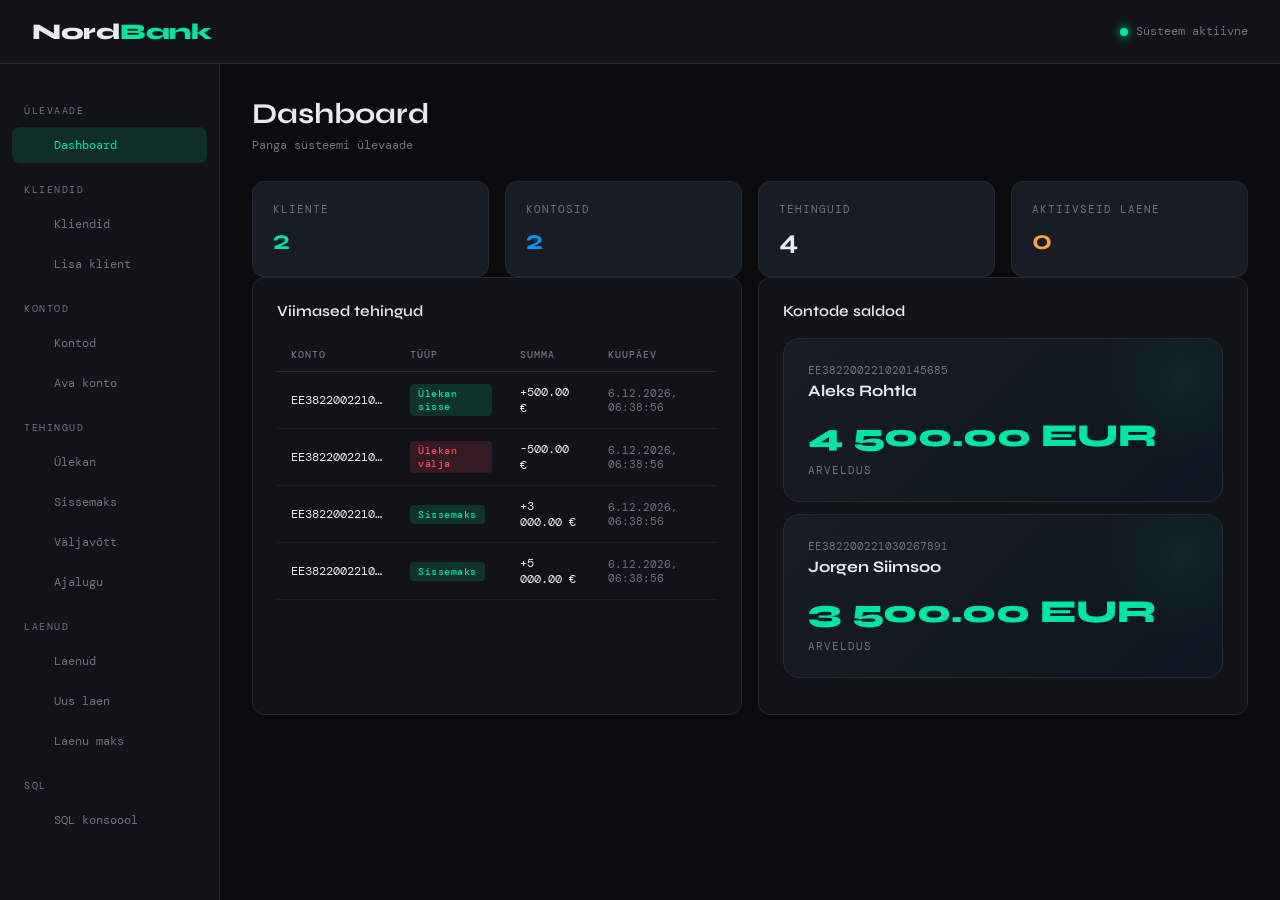
==== Pangasüsteem.html @ ee5f1e7d "Add files via upload" ====
<!DOCTYPE html>
<html lang="et">
<head>
<meta charset="UTF-8">
<meta name="viewport" content="width=device-width, initial-scale=1.0">
<title>NordBank — Panga Süsteem</title>
<link href="https://fonts.googleapis.com/css2?family=Syne:wght@400;600;700;800&family=DM+Mono:wght@300;400;500&display=swap" rel="stylesheet">
<link rel="stylesheet" href="css/style.css">
</head>
<body>

<header>
  <div class="logo">Nord<span>Bank</span></div>
  <div class="header-status">
    <div class="dot"></div>
    Süsteem aktiivne
  </div>
</header>

<div class="app">
  <!-- Sidebar -->
  <nav class="sidebar">
    <div class="nav-section">Ülevaade</div>
    <button class="nav-btn active" onclick="showPage('dashboard')">
      <span class="nav-icon"></span> Dashboard
    </button>

    <div class="nav-section">Kliendid</div>
    <button class="nav-btn" onclick="showPage('clients')">
      <span class="nav-icon"></span> Kliendid
    </button>
    <button class="nav-btn" onclick="showPage('add-client')">
      <span class="nav-icon"></span> Lisa klient
    </button>

    <div class="nav-section">Kontod</div>
    <button class="nav-btn" onclick="showPage('accounts')">
      <span class="nav-icon"></span> Kontod
    </button>
    <button class="nav-btn" onclick="showPage('add-account')">
      <span class="nav-icon"></span> Ava konto
    </button>

    <div class="nav-section">Tehingud</div>
    <button class="nav-btn" onclick="showPage('transfer')">
      <span class="nav-icon"></span> Ülekan
    </button>
    <button class="nav-btn" onclick="showPage('deposit')">
      <span class="nav-icon"></span> Sissemaks
    </button>
    <button class="nav-btn" onclick="showPage('withdraw')">
      <span class="nav-icon"></span> Väljavõtt
    </button>
    <button class="nav-btn" onclick="showPage('history')">
      <span class="nav-icon"></span> Ajalugu
    </button>

    <div class="nav-section">Laenud</div>
    <button class="nav-btn" onclick="showPage('loans')">
      <span class="nav-icon"></span> Laenud
    </button>
    <button class="nav-btn" onclick="showPage('new-loan')">
      <span class="nav-icon"></span> Uus laen
    </button>
    <button class="nav-btn" onclick="showPage('loan-payment')">
      <span class="nav-icon"></span> Laenu maks
    </button>

    <div class="nav-section">SQL</div>
    <button class="nav-btn" onclick="showPage('sql-view')">
      <span class="nav-icon"></span> SQL konsoool
    </button>
  </nav>

  <!-- Main -->
  <main class="main">

    <!-- ══ DASHBOARD ══ -->
    <div id="page-dashboard" class="page active">
      <div class="page-title">Dashboard</div>
      <div class="page-sub">Panga süsteemi ülevaade</div>
      <div class="grid-4" id="stats-grid">
        <div class="stat-card"><div class="stat-label">Kliente</div><div class="stat-value green" id="stat-clients">0</div></div>
        <div class="stat-card"><div class="stat-label">Kontosid</div><div class="stat-value blue" id="stat-accounts">0</div></div>
        <div class="stat-card"><div class="stat-label">Tehinguid</div><div class="stat-value" id="stat-txns">0</div></div>
        <div class="stat-card"><div class="stat-label">Aktiivseid laene</div><div class="stat-value warn" id="stat-loans">0</div></div>
      </div>

      <div class="grid-2">
        <div class="card">
          <div class="card-title">Viimased tehingud</div>
          <div class="table-wrap">
            <table id="recent-txns">
              <thead><tr><th>Konto</th><th>Tüüp</th><th>Summa</th><th>Kuupäev</th></tr></thead>
              <tbody id="recent-txns-body"><tr><td colspan="4" class="empty">Tehinguid pole</td></tr></tbody>
            </table>
          </div>
        </div>
        <div class="card">
          <div class="card-title">Kontode saldod</div>
          <div id="account-cards-mini"></div>
        </div>
      </div>
    </div>

    <!-- ══ KLIENDID ══ -->
    <div id="page-clients" class="page">
      <div class="page-title">Kliendid</div>
      <div class="page-sub">Kõik registreeritud kliendid</div>
      <div class="card">
        <div class="table-wrap">
          <table>
            <thead><tr><th>ID</th><th>Nimi</th><th>Isikukood</th><th>Email</th><th>Telefon</th><th>Konto</th></tr></thead>
            <tbody id="clients-table-body"><tr><td colspan="6" class="empty">Kliente pole</td></tr></tbody>
          </table>
        </div>
      </div>
    </div>

    <!-- ══ LISA KLIENT ══ -->
    <div id="page-add-client" class="page">
      <div class="page-title">Lisa klient</div>
      <div class="page-sub">Uue kliendi registreerimine</div>
      <div class="grid-2">
        <div class="card">
          <div class="card-title">Kliendi andmed</div>
          <div class="form-group"><label class="form-label">Eesnimi</label><input class="form-input" id="ac-eesnimi" placeholder="Aleks"></div>
          <div class="form-group"><label class="form-label">Perenimi</label><input class="form-input" id="ac-perenimi" placeholder="Rohtla"></div>
          <div class="form-group"><label class="form-label">Isikukood</label><input class="form-input" id="ac-isikukood" placeholder="49001011234"></div>
          <div class="form-group"><label class="form-label">Email</label><input class="form-input" id="ac-email" type="email" placeholder="aleks@email.ee"></div>
          <div class="form-group"><label class="form-label">Telefon</label><input class="form-input" id="ac-telefon" placeholder="+372 5000 0001"></div>
          <div class="form-group"><label class="form-label">Aadress</label><input class="form-input" id="ac-aadress" placeholder="Tartu, Eesti"></div>
          <button class="btn btn-primary" onclick="addClient()">Lisa klient</button>
        </div>
        <div>
          <div class="card">
            <div class="card-title">Genereeritud SQL</div>
            <div id="add-client-sql" class="sql-panel">
              <div class="sql-header"><span>T-SQL</span><span>SQL Server</span></div>
              <div class="sql-code" id="add-client-sql-code">-- Täida vorm SQL nägemiseks</div>
            </div>
          </div>
        </div>
      </div>
    </div>

    <!-- ══ KONTOD ══ -->
    <div id="page-accounts" class="page">
      <div class="page-title">Kontod</div>
      <div class="page-sub">Kõik pangakontod</div>
      <div id="accounts-grid" class="grid-3"></div>
    </div>

    <!-- ══ AVA KONTO ══ -->
    <div id="page-add-account" class="page">
      <div class="page-title">Ava konto</div>
      <div class="page-sub">Uue konto avamine kliendile</div>
      <div class="grid-2">
        <div class="card">
          <div class="card-title">Konto andmed</div>
          <div class="form-group">
            <label class="form-label">Klient</label>
            <select class="form-select" id="aa-klient"></select>
          </div>
          <div class="form-group">
            <label class="form-label">Konto tüüp</label>
            <select class="form-select" id="aa-type">
              <option value="ARVELDUS">Arvelduskonto</option>
              <option value="HOIUS">Hoiukonto</option>
            </select>
          </div>
          <div class="form-group">
            <label class="form-label">Valuuta</label>
            <select class="form-select" id="aa-currency">
              <option value="EUR">EUR — Euro</option>
              <option value="USD">USD — Dollar</option>
              <option value="GBP">GBP — Naelsterling</option>
            </select>
          </div>
          <button class="btn btn-primary" onclick="addAccount()">Ava konto</button>
        </div>
        <div class="card">
          <div class="card-title">SQL</div>
          <div class="sql-panel">
            <div class="sql-header"><span>T-SQL</span><span>SQL Server</span></div>
            <div class="sql-code" id="add-account-sql-code">EXEC dbo.sp_AvaKonto
  @KlientID   = ?,
  @KontoTüüp  = 'ARVELDUS',
  @Valuuta    = 'EUR',
  @KontoID    = @out OUTPUT;</div>
          </div>
        </div>
      </div>
    </div>

    <!-- ══ ÜLEKANNE ══ -->
    <div id="page-transfer" class="page">
      <div class="page-title">Ülekanne</div>
      <div class="page-sub">Raha ülekandmine kahe konto vahel</div>
      <div class="grid-2">
        <div class="card">
          <div class="form-group">
            <label class="form-label">Saatja konto</label>
            <select class="form-select" id="tr-from" onchange="updateTransferSQL()"></select>
          </div>
          <div class="form-group">
            <label class="form-label">Saaja konto</label>
            <select class="form-select" id="tr-to" onchange="updateTransferSQL()"></select>
          </div>
          <div class="form-group">
            <label class="form-label">Summa (€)</label>
            <input class="form-input" id="tr-summa" type="number" min="0.01" step="0.01" placeholder="0.00" oninput="updateTransferSQL()">
          </div>
          <div class="form-group">
            <label class="form-label">Selgitus</label>
            <input class="form-input" id="tr-selgitus" placeholder="Makse eest..." oninput="updateTransferSQL()">
          </div>
          <button class="btn btn-primary" onclick="doTransfer()">Teosta ülekan</button>
        </div>
        <div class="card">
          <div class="card-title">SQL</div>
          <div class="sql-panel">
            <div class="sql-header"><span>T-SQL</span><span>Transaktsiooniga</span></div>
            <div class="sql-code" id="transfer-sql-code">-- Vali kontod ja summa</div>
          </div>
        </div>
      </div>
    </div>

    <!-- ══ SISSEMAKS ══ -->
    <div id="page-deposit" class="page">
      <div class="page-title">Sissemaks</div>
      <div class="page-sub">Raha lisamine kontole</div>
      <div class="grid-2">
        <div class="card">
          <div class="form-group"><label class="form-label">Konto</label><select class="form-select" id="dep-konto" onchange="updateDepositSQL()"></select></div>
          <div class="form-group"><label class="form-label">Summa (€)</label><input class="form-input" id="dep-summa" type="number" min="0.01" step="0.01" placeholder="0.00" oninput="updateDepositSQL()"></div>
          <div class="form-group"><label class="form-label">Kirjeldus</label><input class="form-input" id="dep-kirjeldus" placeholder="Sissemaks" oninput="updateDepositSQL()"></div>
          <button class="btn btn-primary" onclick="doDeposit()">Tee sissemaks</button>
        </div>
        <div class="card">
          <div class="card-title">SQL</div>
          <div class="sql-panel">
            <div class="sql-header"><span>T-SQL</span></div>
            <div class="sql-code" id="deposit-sql-code">-- Vali konto ja summa</div>
          </div>
        </div>
      </div>
    </div>

    <!-- ══ VÄLJAVÕTT ══ -->
    <div id="page-withdraw" class="page">
      <div class="page-title">Väljavõtt</div>
      <div class="page-sub">Raha väljavõtmine kontolt</div>
      <div class="grid-2">
        <div class="card">
          <div class="form-group"><label class="form-label">Konto</label><select class="form-select" id="wd-konto" onchange="updateWithdrawSQL()"></select></div>
          <div class="form-group"><label class="form-label">Summa (€)</label><input class="form-input" id="wd-summa" type="number" min="0.01" step="0.01" placeholder="0.00" oninput="updateWithdrawSQL()"></div>
          <div class="form-group"><label class="form-label">Kirjeldus</label><input class="form-input" id="wd-kirjeldus" placeholder="Väljavõtt" oninput="updateWithdrawSQL()"></div>
          <button class="btn btn-danger" onclick="doWithdraw()">Tee väljavõtt</button>
        </div>
        <div class="card">
          <div class="card-title">SQL</div>
          <div class="sql-panel">
            <div class="sql-header"><span>T-SQL</span></div>
            <div class="sql-code" id="withdraw-sql-code">-- Vali konto ja summa</div>
          </div>
        </div>
      </div>
    </div>

    <!-- ══ AJALUGU ══ -->
    <div id="page-history" class="page">
      <div class="page-title">Tehingute ajalugu</div>
      <div class="page-sub">Kõik teostatud tehingud</div>
      <div class="card">
        <div class="flex-row" style="margin-bottom:16px">
          <div class="form-group" style="flex:2"><label class="form-label">Konto filter</label><select class="form-select" id="hist-konto-filter" onchange="renderHistory()"><option value="">Kõik kontod</option></select></div>
          <div class="form-group"><label class="form-label">Tüüp</label><select class="form-select" id="hist-type-filter" onchange="renderHistory()"><option value="">Kõik</option><option>KREDIT</option><option>DEEBET</option><option>ÜLEKAN_SISSE</option><option>ÜLEKAN_VÄLJA</option><option>LAEN_VÄLJA</option><option>LAEN_TAGASI</option></select></div>
        </div>
        <div class="table-wrap">
          <table>
            <thead><tr><th>ID</th><th>Konto</th><th>Tüüp</th><th>Summa</th><th>Saldo pärast</th><th>Kirjeldus</th><th>Kuupäev</th></tr></thead>
            <tbody id="history-table-body"><tr><td colspan="7" class="empty">Tehinguid pole</td></tr></tbody>
          </table>
        </div>
      </div>
    </div>

    <!-- ══ LAENUD ══ -->
    <div id="page-loans" class="page">
      <div class="page-title">Laenud</div>
      <div class="page-sub">Aktiivsed ja lõpetatud laenud</div>
      <div id="loans-list"></div>
    </div>

    <!-- ══ UUS LAEN ══ -->
    <div id="page-new-loan" class="page">
      <div class="page-title">Uus laen</div>
      <div class="page-sub">Annuiteetlaenu väljastamine</div>
      <div class="grid-2">
        <div class="card">
          <div class="form-group"><label class="form-label">Klient</label><select class="form-select" id="nl-klient" onchange="calcLoan()"></select></div>
          <div class="form-group"><label class="form-label">Summa (€)</label><input class="form-input" id="nl-summa" type="number" min="100" placeholder="10000" oninput="calcLoan()"></div>
          <div class="form-group"><label class="form-label">Intressimäär aastas (%)</label><input class="form-input" id="nl-intress" type="number" min="0" max="100" step="0.1" placeholder="5.0" oninput="calcLoan()"></div>
          <div class="form-group"><label class="form-label">Tähtaeg (kuudes)</label><input class="form-input" id="nl-tahtaeg" type="number" min="1" max="360" placeholder="12" oninput="calcLoan()"></div>
          <div id="loan-preview" style="display:none" class="stat-card" style="margin-bottom:16px">
            <div class="stat-label">Kuumaks</div>
            <div class="stat-value blue" id="loan-monthly">—</div>
          </div>
          <button class="btn btn-primary" style="margin-top:8px" onclick="doNewLoan()">Väljasta laen</button>
        </div>
        <div>
          <div class="card">
            <div class="card-title">SQL</div>
            <div class="sql-panel">
              <div class="sql-header"><span>T-SQL</span></div>
              <div class="sql-code" id="new-loan-sql">-- Täida vorm</div>
            </div>
          </div>
          <div class="card" style="margin-top:16px">
            <div class="card-title">Maksegraafik (eelvaade)</div>
            <div class="table-wrap">
              <table>
                <thead><tr><th>#</th><th>Põhiosa</th><th>Intress</th><th>Kokku</th><th>Jäänuk</th></tr></thead>
                <tbody id="loan-schedule-preview"><tr><td colspan="5" style="color:var(--muted);padding:12px">Täida vorm eelvaate jaoks</td></tr></tbody>
              </table>
            </div>
          </div>
        </div>
      </div>
    </div>

    <!-- ══ LAENU MAKS ══ -->
    <div id="page-loan-payment" class="page">
      <div class="page-title">Laenu tagasimaksmine</div>
      <div class="page-sub">Järgmise kuumakse sooritamine</div>
      <div class="grid-2">
        <div class="card">
          <div class="form-group"><label class="form-label">Laen</label><select class="form-select" id="lp-laen" onchange="updateLoanPaySQL()"></select></div>
          <div class="form-group"><label class="form-label">Arvelduskonto (kust makstakse)</label><select class="form-select" id="lp-konto" onchange="updateLoanPaySQL()"></select></div>
          <div id="lp-info" style="color:var(--muted);font-size:0.78rem;margin-bottom:16px">—</div>
          <button class="btn btn-primary" onclick="doLoanPayment()">Soorita maks</button>
        </div>
        <div class="card">
          <div class="card-title">SQL</div>
          <div class="sql-panel">
            <div class="sql-header"><span>T-SQL</span></div>
            <div class="sql-code" id="loan-pay-sql">-- Vali laen ja konto</div>
          </div>
        </div>
      </div>
    </div>

    <!-- ══ SQL KONSOOL ══ -->
    <div id="page-sql-view" class="page">
      <div class="page-title">SQL Konsool</div>
      <div class="page-sub">Vaata kõiki genereeritud SQL-lauseid</div>
      <div class="card">
        <div style="display:flex;justify-content:space-between;align-items:center;margin-bottom:16px">
          <span style="font-size:0.78rem;color:var(--muted)" id="sql-log-count">0 lauset</span>
          <button class="btn btn-secondary btn-sm" onclick="clearSQLLog()">Tühjenda</button>
        </div>
        <div id="sql-log-list"></div>
      </div>
    </div>

  </main>
</div>

<div id="toast"></div>

<script src="js/app.js"></script>
</body>
</html>
---- css/style.css ----
/* Extracted from Pangasüsteem.html */
:root {
  --bg: #0a0c10;
  --surface: #111318;
  --surface2: #181c24;
  --border: #232830;
  --accent: #00e5a0;
  --accent2: #0099ff;
  --danger: #ff4560;
  --warn: #ffa040;
  --text: #e8eaf0;
  --muted: #6b7280;
  --radius: 12px;
}
*, *::before, *::after { box-sizing: border-box; margin: 0; padding: 0; }
body {
  background: var(--bg);
  color: var(--text);
  font-family: 'DM Mono', monospace;
  min-height: 100vh;
  display: flex;
  flex-direction: column;
}

/* ── Header ── */
header {
  display: flex; align-items: center; justify-content: space-between;
  padding: 18px 32px;
  border-bottom: 1px solid var(--border);
  background: var(--surface);
  position: sticky; top: 0; z-index: 100;
}
.logo {
  font-family: 'Syne', sans-serif;
  font-weight: 800; font-size: 1.4rem;
  letter-spacing: -0.5px;
}
.logo span { color: var(--accent); }
.header-status {
  display: flex; align-items: center; gap: 8px;
  font-size: 0.72rem; color: var(--muted);
}
.dot {
  width: 8px; height: 8px; border-radius: 50%;
  background: var(--accent);
  box-shadow: 0 0 8px var(--accent);
  animation: pulse 2s infinite;
}
@keyframes pulse { 0%,100%{opacity:1} 50%{opacity:0.4} }

/* ── Layout ── */
.app { display: flex; flex: 1; overflow: hidden; height: calc(100vh - 60px); }

/* ── Sidebar ── */
.sidebar {
  width: 220px; min-width: 220px;
  background: var(--surface);
  border-right: 1px solid var(--border);
  padding: 24px 12px;
  display: flex; flex-direction: column; gap: 4px;
  overflow-y: auto;
}
.nav-section { font-size: 0.65rem; color: var(--muted); padding: 16px 12px 6px; letter-spacing: 1.5px; text-transform: uppercase; }
.nav-btn {
  display: flex; align-items: center; gap: 10px;
  padding: 10px 12px; border-radius: 8px;
  border: none; background: none; color: var(--muted);
  cursor: pointer; font-family: 'DM Mono', monospace;
  font-size: 0.78rem; width: 100%; text-align: left;
  transition: all 0.15s;
}
.nav-btn:hover { background: var(--surface2); color: var(--text); }
.nav-btn.active { background: rgba(0,229,160,0.12); color: var(--accent); }
.nav-icon { font-size: 1.1rem; width: 20px; text-align: center; }

/* ── Main ── */
.main { flex: 1; overflow-y: auto; padding: 32px; }
.page { display: none; animation: fadeIn 0.2s; }
.page.active { display: block; }
@keyframes fadeIn { from{opacity:0;transform:translateY(8px)} to{opacity:1;transform:none} }

/* ── Page header ── */
.page-title {
  font-family: 'Syne', sans-serif;
  font-size: 1.8rem; font-weight: 700;
  margin-bottom: 6px;
}
.page-sub { color: var(--muted); font-size: 0.78rem; margin-bottom: 28px; }

/* ── Cards ── */
.card {
  background: var(--surface);
  border: 1px solid var(--border);
  border-radius: var(--radius);
  padding: 24px;
  margin-bottom: 20px;
}
.card-title { font-family: 'Syne', sans-serif; font-weight: 600; font-size: 0.95rem; margin-bottom: 18px; color: var(--text); }

/* ── Grid ── */
.grid-2 { display: grid; grid-template-columns: 1fr 1fr; gap: 16px; }
.grid-3 { display: grid; grid-template-columns: 1fr 1fr 1fr; gap: 16px; }
.grid-4 { display: grid; grid-template-columns: repeat(4, 1fr); gap: 16px; }
@media(max-width:900px) { .grid-4,.grid-3,.grid-2 { grid-template-columns: 1fr 1fr; } }
@media(max-width:600px) { .grid-4,.grid-3,.grid-2 { grid-template-columns: 1fr; } }

/* ── Stat cards ── */
.stat-card {
  background: var(--surface2);
  border: 1px solid var(--border);
  border-radius: var(--radius);
  padding: 20px;
}
.stat-label { font-size: 0.68rem; color: var(--muted); text-transform: uppercase; letter-spacing: 1px; margin-bottom: 8px; }
.stat-value { font-family: 'Syne', sans-serif; font-size: 1.7rem; font-weight: 700; }
.stat-value.green { color: var(--accent); }
.stat-value.blue { color: var(--accent2); }
.stat-value.red { color: var(--danger); }
.stat-value.warn { color: var(--warn); }

/* ── Forms ── */
.form-group { margin-bottom: 16px; }
.form-label { display: block; font-size: 0.72rem; color: var(--muted); margin-bottom: 6px; letter-spacing: 0.5px; }
.form-input, .form-select {
  width: 100%; padding: 10px 14px;
  background: var(--bg); border: 1px solid var(--border);
  border-radius: 8px; color: var(--text);
  font-family: 'DM Mono', monospace; font-size: 0.82rem;
  outline: none; transition: border-color 0.15s;
}
.form-input:focus, .form-select:focus { border-color: var(--accent); }
.form-select option { background: var(--surface); }

/* ── Buttons ── */
.btn {
  padding: 10px 20px; border-radius: 8px; border: none;
  font-family: 'DM Mono', monospace; font-size: 0.82rem;
  cursor: pointer; transition: all 0.15s; font-weight: 500;
}
.btn-primary { background: var(--accent); color: #000; }
.btn-primary:hover { background: #00ffb3; transform: translateY(-1px); box-shadow: 0 4px 20px rgba(0,229,160,0.3); }
.btn-secondary { background: var(--surface2); color: var(--text); border: 1px solid var(--border); }
.btn-secondary:hover { border-color: var(--accent); color: var(--accent); }
.btn-danger { background: var(--danger); color: #fff; }
.btn-danger:hover { background: #ff6070; }
.btn-sm { padding: 6px 14px; font-size: 0.75rem; }

/* ── Table ── */
.table-wrap { overflow-x: auto; }
table { width: 100%; border-collapse: collapse; font-size: 0.78rem; }
th { font-size: 0.65rem; text-transform: uppercase; letter-spacing: 1px; color: var(--muted); padding: 10px 14px; border-bottom: 1px solid var(--border); text-align: left; font-weight: 500; }
td { padding: 12px 14px; border-bottom: 1px solid rgba(35,40,48,0.6); }
tr:hover td { background: var(--surface2); }
.badge {
  display: inline-block; padding: 3px 8px; border-radius: 4px;
  font-size: 0.65rem; font-weight: 500; letter-spacing: 0.5px;
}
.badge-green { background: rgba(0,229,160,0.15); color: var(--accent); }
.badge-blue { background: rgba(0,153,255,0.15); color: var(--accent2); }
.badge-red { background: rgba(255,69,96,0.15); color: var(--danger); }
.badge-warn { background: rgba(255,160,64,0.15); color: var(--warn); }

/* ── Toast ── */
#toast {
  position: fixed; bottom: 28px; right: 28px;
  background: var(--surface); border: 1px solid var(--border);
  border-radius: 10px; padding: 14px 20px;
  font-size: 0.8rem; z-index: 999;
  transform: translateY(80px); opacity: 0;
  transition: all 0.3s; pointer-events: none;
  max-width: 320px;
}
#toast.show { transform: translateY(0); opacity: 1; }
#toast.success { border-color: var(--accent); }
#toast.error { border-color: var(--danger); }

/* ── SQL Panel ── */
.sql-panel {
  background: #0d1117; border: 1px solid var(--border);
  border-radius: var(--radius); padding: 0; overflow: hidden;
  margin-top: 16px;
}
.sql-header {
  display: flex; justify-content: space-between; align-items: center;
  padding: 10px 16px; background: var(--surface2);
  border-bottom: 1px solid var(--border); font-size: 0.7rem; color: var(--muted);
}
.sql-code {
  padding: 16px; font-family: 'DM Mono', monospace;
  font-size: 0.75rem; line-height: 1.7; color: #a8d8a8;
  overflow-x: auto; white-space: pre;
}
.sql-kw { color: #79b8ff; }
.sql-str { color: #f3be74; }
.sql-num { color: #f97f7f; }

/* ── Account card ── */
.account-card {
  background: linear-gradient(135deg, var(--surface2) 0%, #0d1520 100%);
  border: 1px solid var(--border);
  border-radius: 16px;
  padding: 24px;
  position: relative;
  overflow: hidden;
}
.account-card::before {
  content: '';
  position: absolute; top: -40px; right: -40px;
  width: 160px; height: 160px;
  background: radial-gradient(circle, rgba(0,229,160,0.08) 0%, transparent 70%);
  border-radius: 50%;
}
.account-nr { font-size: 0.7rem; color: var(--muted); margin-bottom: 4px; }
.account-name { font-family: 'Syne', sans-serif; font-weight: 700; font-size: 1rem; margin-bottom: 16px; }
.account-balance { font-family: 'Syne', sans-serif; font-size: 2rem; font-weight: 800; color: var(--accent); }
.account-type { font-size: 0.68rem; color: var(--muted); margin-top: 8px; text-transform: uppercase; letter-spacing: 1px; }

/* ── Loan progress ── */
.loan-progress {
  background: var(--bg); border-radius: 6px; height: 6px; margin: 10px 0;
  overflow: hidden;
}
.loan-progress-fill {
  height: 100%; border-radius: 6px;
  background: linear-gradient(90deg, var(--accent2), var(--accent));
  transition: width 0.5s ease;
}

/* ── Section divider ── */
.divider { border: none; border-top: 1px solid var(--border); margin: 24px 0; }

/* ── Empty state ── */
.empty { text-align: center; padding: 48px; color: var(--muted); font-size: 0.82rem; }
.empty-icon { font-size: 2.5rem; margin-bottom: 12px; }

.flex-row { display: flex; gap: 12px; align-items: flex-end; flex-wrap: wrap; }
.flex-row .form-group { flex: 1; min-width: 160px; }
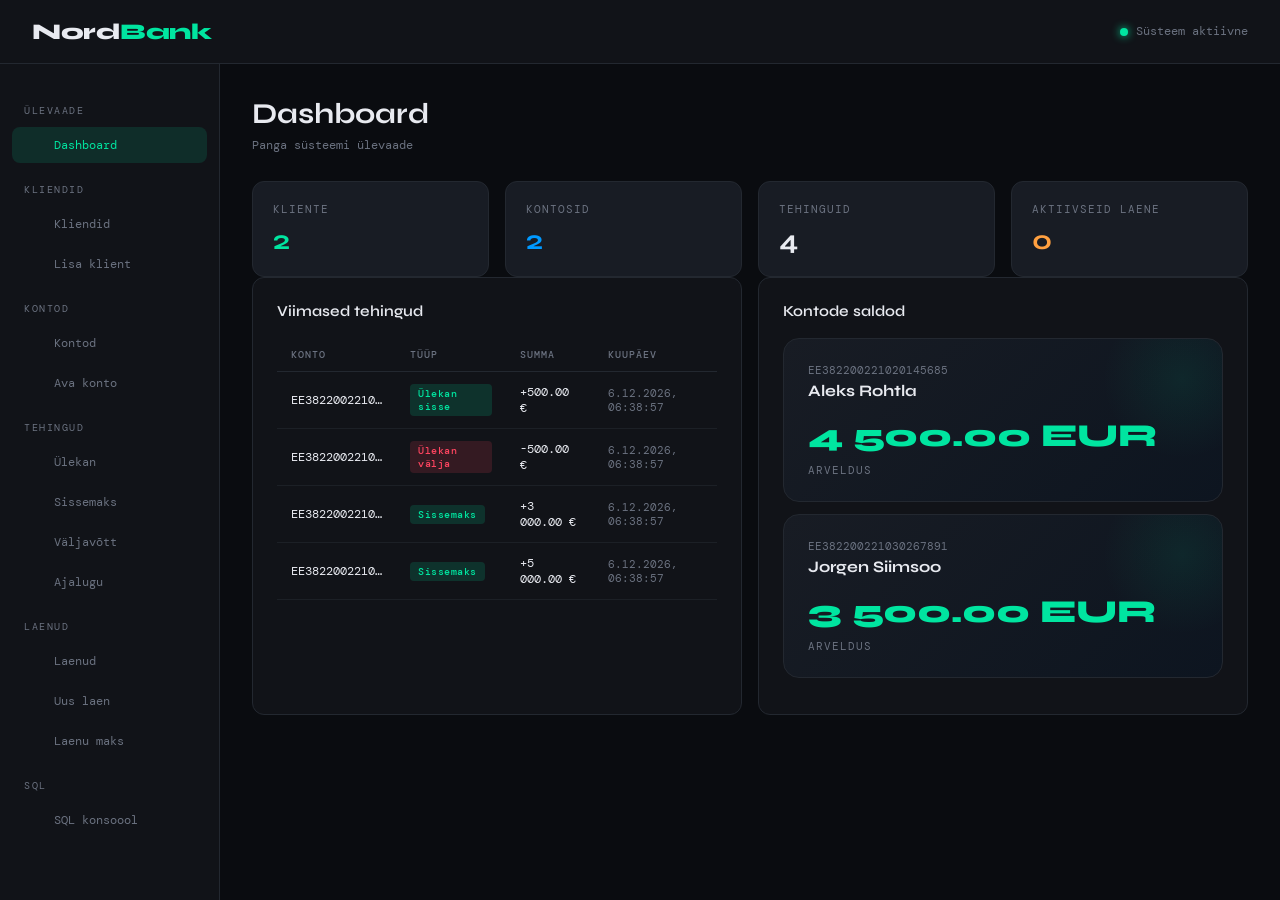
==== commit 0bb9f884: "uus kood" ====
--- a/Pangasüsteem.html
+++ b/Pangasüsteem.html
@@ -1,375 +1,769 @@
-<!DOCTYPE html>
-<html lang="et">
-<head>
-<meta charset="UTF-8">
-<meta name="viewport" content="width=device-width, initial-scale=1.0">
-<title>NordBank — Panga Süsteem</title>
-<link href="https://fonts.googleapis.com/css2?family=Syne:wght@400;600;700;800&family=DM+Mono:wght@300;400;500&display=swap" rel="stylesheet">
-<link rel="stylesheet" href="css/style.css">
-</head>
-<body>
-
-<header>
-  <div class="logo">Nord<span>Bank</span></div>
-  <div class="header-status">
-    <div class="dot"></div>
-    Süsteem aktiivne
-  </div>
-</header>
-
-<div class="app">
-  <!-- Sidebar -->
-  <nav class="sidebar">
-    <div class="nav-section">Ülevaade</div>
-    <button class="nav-btn active" onclick="showPage('dashboard')">
-      <span class="nav-icon"></span> Dashboard
-    </button>
-
-    <div class="nav-section">Kliendid</div>
-    <button class="nav-btn" onclick="showPage('clients')">
-      <span class="nav-icon"></span> Kliendid
-    </button>
-    <button class="nav-btn" onclick="showPage('add-client')">
-      <span class="nav-icon"></span> Lisa klient
-    </button>
-
-    <div class="nav-section">Kontod</div>
-    <button class="nav-btn" onclick="showPage('accounts')">
-      <span class="nav-icon"></span> Kontod
-    </button>
-    <button class="nav-btn" onclick="showPage('add-account')">
-      <span class="nav-icon"></span> Ava konto
-    </button>
-
-    <div class="nav-section">Tehingud</div>
-    <button class="nav-btn" onclick="showPage('transfer')">
-      <span class="nav-icon"></span> Ülekan
-    </button>
-    <button class="nav-btn" onclick="showPage('deposit')">
-      <span class="nav-icon"></span> Sissemaks
-    </button>
-    <button class="nav-btn" onclick="showPage('withdraw')">
-      <span class="nav-icon"></span> Väljavõtt
-    </button>
-    <button class="nav-btn" onclick="showPage('history')">
-      <span class="nav-icon"></span> Ajalugu
-    </button>
-
-    <div class="nav-section">Laenud</div>
-    <button class="nav-btn" onclick="showPage('loans')">
-      <span class="nav-icon"></span> Laenud
-    </button>
-    <button class="nav-btn" onclick="showPage('new-loan')">
-      <span class="nav-icon"></span> Uus laen
-    </button>
-    <button class="nav-btn" onclick="showPage('loan-payment')">
-      <span class="nav-icon"></span> Laenu maks
-    </button>
-
-    <div class="nav-section">SQL</div>
-    <button class="nav-btn" onclick="showPage('sql-view')">
-      <span class="nav-icon"></span> SQL konsoool
-    </button>
-  </nav>
-
-  <!-- Main -->
-  <main class="main">
-
-    <!-- ══ DASHBOARD ══ -->
-    <div id="page-dashboard" class="page active">
-      <div class="page-title">Dashboard</div>
-      <div class="page-sub">Panga süsteemi ülevaade</div>
-      <div class="grid-4" id="stats-grid">
-        <div class="stat-card"><div class="stat-label">Kliente</div><div class="stat-value green" id="stat-clients">0</div></div>
-        <div class="stat-card"><div class="stat-label">Kontosid</div><div class="stat-value blue" id="stat-accounts">0</div></div>
-        <div class="stat-card"><div class="stat-label">Tehinguid</div><div class="stat-value" id="stat-txns">0</div></div>
-        <div class="stat-card"><div class="stat-label">Aktiivseid laene</div><div class="stat-value warn" id="stat-loans">0</div></div>
-      </div>
-
-      <div class="grid-2">
-        <div class="card">
-          <div class="card-title">Viimased tehingud</div>
-          <div class="table-wrap">
-            <table id="recent-txns">
-              <thead><tr><th>Konto</th><th>Tüüp</th><th>Summa</th><th>Kuupäev</th></tr></thead>
-              <tbody id="recent-txns-body"><tr><td colspan="4" class="empty">Tehinguid pole</td></tr></tbody>
-            </table>
-          </div>
-        </div>
-        <div class="card">
-          <div class="card-title">Kontode saldod</div>
-          <div id="account-cards-mini"></div>
-        </div>
-      </div>
-    </div>
-
-    <!-- ══ KLIENDID ══ -->
-    <div id="page-clients" class="page">
-      <div class="page-title">Kliendid</div>
-      <div class="page-sub">Kõik registreeritud kliendid</div>
-      <div class="card">
-        <div class="table-wrap">
-          <table>
-            <thead><tr><th>ID</th><th>Nimi</th><th>Isikukood</th><th>Email</th><th>Telefon</th><th>Konto</th></tr></thead>
-            <tbody id="clients-table-body"><tr><td colspan="6" class="empty">Kliente pole</td></tr></tbody>
-          </table>
-        </div>
-      </div>
-    </div>
-
-    <!-- ══ LISA KLIENT ══ -->
-    <div id="page-add-client" class="page">
-      <div class="page-title">Lisa klient</div>
-      <div class="page-sub">Uue kliendi registreerimine</div>
-      <div class="grid-2">
-        <div class="card">
-          <div class="card-title">Kliendi andmed</div>
-          <div class="form-group"><label class="form-label">Eesnimi</label><input class="form-input" id="ac-eesnimi" placeholder="Aleks"></div>
-          <div class="form-group"><label class="form-label">Perenimi</label><input class="form-input" id="ac-perenimi" placeholder="Rohtla"></div>
-          <div class="form-group"><label class="form-label">Isikukood</label><input class="form-input" id="ac-isikukood" placeholder="49001011234"></div>
-          <div class="form-group"><label class="form-label">Email</label><input class="form-input" id="ac-email" type="email" placeholder="aleks@email.ee"></div>
-          <div class="form-group"><label class="form-label">Telefon</label><input class="form-input" id="ac-telefon" placeholder="+372 5000 0001"></div>
-          <div class="form-group"><label class="form-label">Aadress</label><input class="form-input" id="ac-aadress" placeholder="Tartu, Eesti"></div>
-          <button class="btn btn-primary" onclick="addClient()">Lisa klient</button>
-        </div>
-        <div>
-          <div class="card">
-            <div class="card-title">Genereeritud SQL</div>
-            <div id="add-client-sql" class="sql-panel">
-              <div class="sql-header"><span>T-SQL</span><span>SQL Server</span></div>
-              <div class="sql-code" id="add-client-sql-code">-- Täida vorm SQL nägemiseks</div>
-            </div>
-          </div>
-        </div>
-      </div>
-    </div>
-
-    <!-- ══ KONTOD ══ -->
-    <div id="page-accounts" class="page">
-      <div class="page-title">Kontod</div>
-      <div class="page-sub">Kõik pangakontod</div>
-      <div id="accounts-grid" class="grid-3"></div>
-    </div>
-
-    <!-- ══ AVA KONTO ══ -->
-    <div id="page-add-account" class="page">
-      <div class="page-title">Ava konto</div>
-      <div class="page-sub">Uue konto avamine kliendile</div>
-      <div class="grid-2">
-        <div class="card">
-          <div class="card-title">Konto andmed</div>
-          <div class="form-group">
-            <label class="form-label">Klient</label>
-            <select class="form-select" id="aa-klient"></select>
-          </div>
-          <div class="form-group">
-            <label class="form-label">Konto tüüp</label>
-            <select class="form-select" id="aa-type">
-              <option value="ARVELDUS">Arvelduskonto</option>
-              <option value="HOIUS">Hoiukonto</option>
-            </select>
-          </div>
-          <div class="form-group">
-            <label class="form-label">Valuuta</label>
-            <select class="form-select" id="aa-currency">
-              <option value="EUR">EUR — Euro</option>
-              <option value="USD">USD — Dollar</option>
-              <option value="GBP">GBP — Naelsterling</option>
-            </select>
-          </div>
-          <button class="btn btn-primary" onclick="addAccount()">Ava konto</button>
-        </div>
-        <div class="card">
-          <div class="card-title">SQL</div>
-          <div class="sql-panel">
-            <div class="sql-header"><span>T-SQL</span><span>SQL Server</span></div>
-            <div class="sql-code" id="add-account-sql-code">EXEC dbo.sp_AvaKonto
-  @KlientID   = ?,
-  @KontoTüüp  = 'ARVELDUS',
-  @Valuuta    = 'EUR',
-  @KontoID    = @out OUTPUT;</div>
-          </div>
-        </div>
-      </div>
-    </div>
-
-    <!-- ══ ÜLEKANNE ══ -->
-    <div id="page-transfer" class="page">
-      <div class="page-title">Ülekanne</div>
-      <div class="page-sub">Raha ülekandmine kahe konto vahel</div>
-      <div class="grid-2">
-        <div class="card">
-          <div class="form-group">
-            <label class="form-label">Saatja konto</label>
-            <select class="form-select" id="tr-from" onchange="updateTransferSQL()"></select>
-          </div>
-          <div class="form-group">
-            <label class="form-label">Saaja konto</label>
-            <select class="form-select" id="tr-to" onchange="updateTransferSQL()"></select>
-          </div>
-          <div class="form-group">
-            <label class="form-label">Summa (€)</label>
-            <input class="form-input" id="tr-summa" type="number" min="0.01" step="0.01" placeholder="0.00" oninput="updateTransferSQL()">
-          </div>
-          <div class="form-group">
-            <label class="form-label">Selgitus</label>
-            <input class="form-input" id="tr-selgitus" placeholder="Makse eest..." oninput="updateTransferSQL()">
-          </div>
-          <button class="btn btn-primary" onclick="doTransfer()">Teosta ülekan</button>
-        </div>
-        <div class="card">
-          <div class="card-title">SQL</div>
-          <div class="sql-panel">
-            <div class="sql-header"><span>T-SQL</span><span>Transaktsiooniga</span></div>
-            <div class="sql-code" id="transfer-sql-code">-- Vali kontod ja summa</div>
-          </div>
-        </div>
-      </div>
-    </div>
-
-    <!-- ══ SISSEMAKS ══ -->
-    <div id="page-deposit" class="page">
-      <div class="page-title">Sissemaks</div>
-      <div class="page-sub">Raha lisamine kontole</div>
-      <div class="grid-2">
-        <div class="card">
-          <div class="form-group"><label class="form-label">Konto</label><select class="form-select" id="dep-konto" onchange="updateDepositSQL()"></select></div>
-          <div class="form-group"><label class="form-label">Summa (€)</label><input class="form-input" id="dep-summa" type="number" min="0.01" step="0.01" placeholder="0.00" oninput="updateDepositSQL()"></div>
-          <div class="form-group"><label class="form-label">Kirjeldus</label><input class="form-input" id="dep-kirjeldus" placeholder="Sissemaks" oninput="updateDepositSQL()"></div>
-          <button class="btn btn-primary" onclick="doDeposit()">Tee sissemaks</button>
-        </div>
-        <div class="card">
-          <div class="card-title">SQL</div>
-          <div class="sql-panel">
-            <div class="sql-header"><span>T-SQL</span></div>
-            <div class="sql-code" id="deposit-sql-code">-- Vali konto ja summa</div>
-          </div>
-        </div>
-      </div>
-    </div>
-
-    <!-- ══ VÄLJAVÕTT ══ -->
-    <div id="page-withdraw" class="page">
-      <div class="page-title">Väljavõtt</div>
-      <div class="page-sub">Raha väljavõtmine kontolt</div>
-      <div class="grid-2">
-        <div class="card">
-          <div class="form-group"><label class="form-label">Konto</label><select class="form-select" id="wd-konto" onchange="updateWithdrawSQL()"></select></div>
-          <div class="form-group"><label class="form-label">Summa (€)</label><input class="form-input" id="wd-summa" type="number" min="0.01" step="0.01" placeholder="0.00" oninput="updateWithdrawSQL()"></div>
-          <div class="form-group"><label class="form-label">Kirjeldus</label><input class="form-input" id="wd-kirjeldus" placeholder="Väljavõtt" oninput="updateWithdrawSQL()"></div>
-          <button class="btn btn-danger" onclick="doWithdraw()">Tee väljavõtt</button>
-        </div>
-        <div class="card">
-          <div class="card-title">SQL</div>
-          <div class="sql-panel">
-            <div class="sql-header"><span>T-SQL</span></div>
-            <div class="sql-code" id="withdraw-sql-code">-- Vali konto ja summa</div>
-          </div>
-        </div>
-      </div>
-    </div>
-
-    <!-- ══ AJALUGU ══ -->
-    <div id="page-history" class="page">
-      <div class="page-title">Tehingute ajalugu</div>
-      <div class="page-sub">Kõik teostatud tehingud</div>
-      <div class="card">
-        <div class="flex-row" style="margin-bottom:16px">
-          <div class="form-group" style="flex:2"><label class="form-label">Konto filter</label><select class="form-select" id="hist-konto-filter" onchange="renderHistory()"><option value="">Kõik kontod</option></select></div>
-          <div class="form-group"><label class="form-label">Tüüp</label><select class="form-select" id="hist-type-filter" onchange="renderHistory()"><option value="">Kõik</option><option>KREDIT</option><option>DEEBET</option><option>ÜLEKAN_SISSE</option><option>ÜLEKAN_VÄLJA</option><option>LAEN_VÄLJA</option><option>LAEN_TAGASI</option></select></div>
-        </div>
-        <div class="table-wrap">
-          <table>
-            <thead><tr><th>ID</th><th>Konto</th><th>Tüüp</th><th>Summa</th><th>Saldo pärast</th><th>Kirjeldus</th><th>Kuupäev</th></tr></thead>
-            <tbody id="history-table-body"><tr><td colspan="7" class="empty">Tehinguid pole</td></tr></tbody>
-          </table>
-        </div>
-      </div>
-    </div>
-
-    <!-- ══ LAENUD ══ -->
-    <div id="page-loans" class="page">
-      <div class="page-title">Laenud</div>
-      <div class="page-sub">Aktiivsed ja lõpetatud laenud</div>
-      <div id="loans-list"></div>
-    </div>
-
-    <!-- ══ UUS LAEN ══ -->
-    <div id="page-new-loan" class="page">
-      <div class="page-title">Uus laen</div>
-      <div class="page-sub">Annuiteetlaenu väljastamine</div>
-      <div class="grid-2">
-        <div class="card">
-          <div class="form-group"><label class="form-label">Klient</label><select class="form-select" id="nl-klient" onchange="calcLoan()"></select></div>
-          <div class="form-group"><label class="form-label">Summa (€)</label><input class="form-input" id="nl-summa" type="number" min="100" placeholder="10000" oninput="calcLoan()"></div>
-          <div class="form-group"><label class="form-label">Intressimäär aastas (%)</label><input class="form-input" id="nl-intress" type="number" min="0" max="100" step="0.1" placeholder="5.0" oninput="calcLoan()"></div>
-          <div class="form-group"><label class="form-label">Tähtaeg (kuudes)</label><input class="form-input" id="nl-tahtaeg" type="number" min="1" max="360" placeholder="12" oninput="calcLoan()"></div>
-          <div id="loan-preview" style="display:none" class="stat-card" style="margin-bottom:16px">
-            <div class="stat-label">Kuumaks</div>
-            <div class="stat-value blue" id="loan-monthly">—</div>
-          </div>
-          <button class="btn btn-primary" style="margin-top:8px" onclick="doNewLoan()">Väljasta laen</button>
-        </div>
-        <div>
-          <div class="card">
-            <div class="card-title">SQL</div>
-            <div class="sql-panel">
-              <div class="sql-header"><span>T-SQL</span></div>
-              <div class="sql-code" id="new-loan-sql">-- Täida vorm</div>
-            </div>
-          </div>
-          <div class="card" style="margin-top:16px">
-            <div class="card-title">Maksegraafik (eelvaade)</div>
-            <div class="table-wrap">
-              <table>
-                <thead><tr><th>#</th><th>Põhiosa</th><th>Intress</th><th>Kokku</th><th>Jäänuk</th></tr></thead>
-                <tbody id="loan-schedule-preview"><tr><td colspan="5" style="color:var(--muted);padding:12px">Täida vorm eelvaate jaoks</td></tr></tbody>
-              </table>
-            </div>
-          </div>
-        </div>
-      </div>
-    </div>
-
-    <!-- ══ LAENU MAKS ══ -->
-    <div id="page-loan-payment" class="page">
-      <div class="page-title">Laenu tagasimaksmine</div>
-      <div class="page-sub">Järgmise kuumakse sooritamine</div>
-      <div class="grid-2">
-        <div class="card">
-          <div class="form-group"><label class="form-label">Laen</label><select class="form-select" id="lp-laen" onchange="updateLoanPaySQL()"></select></div>
-          <div class="form-group"><label class="form-label">Arvelduskonto (kust makstakse)</label><select class="form-select" id="lp-konto" onchange="updateLoanPaySQL()"></select></div>
-          <div id="lp-info" style="color:var(--muted);font-size:0.78rem;margin-bottom:16px">—</div>
-          <button class="btn btn-primary" onclick="doLoanPayment()">Soorita maks</button>
-        </div>
-        <div class="card">
-          <div class="card-title">SQL</div>
-          <div class="sql-panel">
-            <div class="sql-header"><span>T-SQL</span></div>
-            <div class="sql-code" id="loan-pay-sql">-- Vali laen ja konto</div>
-          </div>
-        </div>
-      </div>
-    </div>
-
-    <!-- ══ SQL KONSOOL ══ -->
-    <div id="page-sql-view" class="page">
-      <div class="page-title">SQL Konsool</div>
-      <div class="page-sub">Vaata kõiki genereeritud SQL-lauseid</div>
-      <div class="card">
-        <div style="display:flex;justify-content:space-between;align-items:center;margin-bottom:16px">
-          <span style="font-size:0.78rem;color:var(--muted)" id="sql-log-count">0 lauset</span>
-          <button class="btn btn-secondary btn-sm" onclick="clearSQLLog()">Tühjenda</button>
-        </div>
-        <div id="sql-log-list"></div>
-      </div>
-    </div>
-
-  </main>
-</div>
-
-<div id="toast"></div>
-
-<script src="js/app.js"></script>
-</body>
-</html>
+<!doctype html>
+<html lang="et">
+    <head>
+        <meta charset="UTF-8" />
+        <meta name="viewport" content="width=device-width, initial-scale=1.0" />
+        <title>NordBank — Panga Süsteem</title>
+        <link
+            href="https://fonts.googleapis.com/css2?family=Syne:wght@400;600;700;800&family=DM+Mono:wght@300;400;500&display=swap"
+            rel="stylesheet"
+        />
+        <link rel="stylesheet" href="css/style.css" />
+    </head>
+    <body>
+        <header>
+            <div class="logo">Nord<span>Bank</span></div>
+            <div class="header-status">
+                <div class="dot"></div>
+                Süsteem aktiivne
+            </div>
+        </header>
+
+        <div class="app">
+            <!-- Sidebar -->
+            <nav class="sidebar">
+                <div class="nav-section">Ülevaade</div>
+                <button class="nav-btn active" onclick="showPage('dashboard')">
+                    <span class="nav-icon"></span> Dashboard
+                </button>
+
+                <div class="nav-section">Kliendid</div>
+                <button class="nav-btn" onclick="showPage('clients')">
+                    <span class="nav-icon"></span> Kliendid
+                </button>
+                <button class="nav-btn" onclick="showPage('add-client')">
+                    <span class="nav-icon"></span> Lisa klient
+                </button>
+
+                <div class="nav-section">Kontod</div>
+                <button class="nav-btn" onclick="showPage('accounts')">
+                    <span class="nav-icon"></span> Kontod
+                </button>
+                <button class="nav-btn" onclick="showPage('add-account')">
+                    <span class="nav-icon"></span> Ava konto
+                </button>
+
+                <div class="nav-section">Tehingud</div>
+                <button class="nav-btn" onclick="showPage('transfer')">
+                    <span class="nav-icon"></span> Ülekan
+                </button>
+                <button class="nav-btn" onclick="showPage('deposit')">
+                    <span class="nav-icon"></span> Sissemaks
+                </button>
+                <button class="nav-btn" onclick="showPage('withdraw')">
+                    <span class="nav-icon"></span> Väljavõtt
+                </button>
+                <button class="nav-btn" onclick="showPage('history')">
+                    <span class="nav-icon"></span> Ajalugu
+                </button>
+
+                <div class="nav-section">Laenud</div>
+                <button class="nav-btn" onclick="showPage('loans')">
+                    <span class="nav-icon"></span> Laenud
+                </button>
+                <button class="nav-btn" onclick="showPage('new-loan')">
+                    <span class="nav-icon"></span> Uus laen
+                </button>
+                <button class="nav-btn" onclick="showPage('loan-payment')">
+                    <span class="nav-icon"></span> Laenu maks
+                </button>
+
+                <div class="nav-section">SQL</div>
+                <button class="nav-btn" onclick="showPage('sql-view')">
+                    <span class="nav-icon"></span> SQL konsoool
+                </button>
+            </nav>
+
+            <!-- Main -->
+            <main class="main">
+                <!-- ══ DASHBOARD ══ -->
+                <div id="page-dashboard" class="page active">
+                    <div class="page-title">Dashboard</div>
+                    <div class="page-sub">Panga süsteemi ülevaade</div>
+                    <div class="grid-4" id="stats-grid">
+                        <div class="stat-card">
+                            <div class="stat-label">Kliente</div>
+                            <div class="stat-value green" id="stat-clients">
+                                0
+                            </div>
+                        </div>
+                        <div class="stat-card">
+                            <div class="stat-label">Kontosid</div>
+                            <div class="stat-value blue" id="stat-accounts">
+                                0
+                            </div>
+                        </div>
+                        <div class="stat-card">
+                            <div class="stat-label">Tehinguid</div>
+                            <div class="stat-value" id="stat-txns">0</div>
+                        </div>
+                        <div class="stat-card">
+                            <div class="stat-label">Aktiivseid laene</div>
+                            <div class="stat-value warn" id="stat-loans">0</div>
+                        </div>
+                    </div>
+
+                    <div class="grid-2">
+                        <div class="card">
+                            <div class="card-title">Viimased tehingud</div>
+                            <div class="table-wrap">
+                                <table id="recent-txns">
+                                    <thead>
+                                        <tr>
+                                            <th>Konto</th>
+                                            <th>Tüüp</th>
+                                            <th>Summa</th>
+                                            <th>Kuupäev</th>
+                                        </tr>
+                                    </thead>
+                                    <tbody id="recent-txns-body">
+                                        <tr>
+                                            <td colspan="4" class="empty">
+                                                Tehinguid pole
+                                            </td>
+                                        </tr>
+                                    </tbody>
+                                </table>
+                            </div>
+                        </div>
+                        <div class="card">
+                            <div class="card-title">Kontode saldod</div>
+                            <div id="account-cards-mini"></div>
+                        </div>
+                    </div>
+                </div>
+
+                <!-- ══ KLIENDID ══ -->
+                <div id="page-clients" class="page">
+                    <div class="page-title">Kliendid</div>
+                    <div class="page-sub">Kõik registreeritud kliendid</div>
+                    <div class="card">
+                        <div class="table-wrap">
+                            <table>
+                                <thead>
+                                    <tr>
+                                        <th>ID</th>
+                                        <th>Nimi</th>
+                                        <th>Isikukood</th>
+                                        <th>Email</th>
+                                        <th>Telefon</th>
+                                        <th>Konto</th>
+                                    </tr>
+                                </thead>
+                                <tbody id="clients-table-body">
+                                    <tr>
+                                        <td colspan="6" class="empty">
+                                            Kliente pole
+                                        </td>
+                                    </tr>
+                                </tbody>
+                            </table>
+                        </div>
+                    </div>
+                </div>
+
+                <!-- ══ LISA KLIENT ══ -->
+                <div id="page-add-client" class="page">
+                    <div class="page-title">Lisa klient</div>
+                    <div class="page-sub">Uue kliendi registreerimine</div>
+                    <div class="grid-2">
+                        <div class="card">
+                            <div class="card-title">Kliendi andmed</div>
+                            <div class="form-group">
+                                <label class="form-label">Eesnimi</label
+                                ><input
+                                    class="form-input"
+                                    id="ac-eesnimi"
+                                    placeholder="Aleks"
+                                />
+                            </div>
+                            <div class="form-group">
+                                <label class="form-label">Perenimi</label
+                                ><input
+                                    class="form-input"
+                                    id="ac-perenimi"
+                                    placeholder="Rohtla"
+                                />
+                            </div>
+                            <div class="form-group">
+                                <label class="form-label">Isikukood</label
+                                ><input
+                                    class="form-input"
+                                    id="ac-isikukood"
+                                    placeholder="49001011234"
+                                />
+                            </div>
+                            <div class="form-group">
+                                <label class="form-label">Email</label
+                                ><input
+                                    class="form-input"
+                                    id="ac-email"
+                                    type="email"
+                                    placeholder="aleks@email.ee"
+                                />
+                            </div>
+                            <div class="form-group">
+                                <label class="form-label">Telefon</label
+                                ><input
+                                    class="form-input"
+                                    id="ac-telefon"
+                                    placeholder="+372 5000 0001"
+                                />
+                            </div>
+                            <div class="form-group">
+                                <label class="form-label">Aadress</label
+                                ><input
+                                    class="form-input"
+                                    id="ac-aadress"
+                                    placeholder="Tartu, Eesti"
+                                />
+                            </div>
+                            <button
+                                class="btn btn-primary"
+                                onclick="addClient()"
+                            >
+                                Lisa klient
+                            </button>
+                        </div>
+                        <div>
+                            <div class="card">
+                                <div class="card-title">Genereeritud SQL</div>
+                                <div id="add-client-sql" class="sql-panel">
+                                    <div class="sql-header">
+                                        <span>T-SQL</span
+                                        ><span>SQL Server</span>
+                                    </div>
+                                    <div
+                                        class="sql-code"
+                                        id="add-client-sql-code"
+                                    >
+                                        -- Täida vorm SQL nägemiseks
+                                    </div>
+                                </div>
+                            </div>
+                        </div>
+                    </div>
+                </div>
+
+                <!-- ══ KONTOD ══ -->
+                <div id="page-accounts" class="page">
+                    <div class="page-title">Kontod</div>
+                    <div class="page-sub">Kõik pangakontod</div>
+                    <div id="accounts-grid" class="grid-3"></div>
+                </div>
+
+                <!-- ══ AVA KONTO ══ -->
+                <div id="page-add-account" class="page">
+                    <div class="page-title">Ava konto</div>
+                    <div class="page-sub">Uue konto avamine kliendile</div>
+                    <div class="grid-2">
+                        <div class="card">
+                            <div class="card-title">Konto andmed</div>
+                            <div class="form-group">
+                                <label class="form-label">Klient</label>
+                                <select
+                                    class="form-select"
+                                    id="aa-klient"
+                                ></select>
+                            </div>
+                            <div class="form-group">
+                                <label class="form-label">Konto tüüp</label>
+                                <select class="form-select" id="aa-type">
+                                    <option value="ARVELDUS">
+                                        Arvelduskonto
+                                    </option>
+                                    <option value="HOIUS">Hoiukonto</option>
+                                </select>
+                            </div>
+                            <div class="form-group">
+                                <label class="form-label">Valuuta</label>
+                                <select class="form-select" id="aa-currency">
+                                    <option value="EUR">EUR — Euro</option>
+                                    <option value="USD">USD — Dollar</option>
+                                    <option value="GBP">
+                                        GBP — Naelsterling
+                                    </option>
+                                </select>
+                            </div>
+                            <button
+                                class="btn btn-primary"
+                                onclick="addAccount()"
+                            >
+                                Ava konto
+                            </button>
+                        </div>
+                        <div class="card">
+                            <div class="card-title">SQL</div>
+                            <div class="sql-panel">
+                                <div class="sql-header">
+                                    <span>T-SQL</span><span>SQL Server</span>
+                                </div>
+                                <div class="sql-code" id="add-account-sql-code">
+                                    EXEC dbo.sp_AvaKonto @KlientID = ?,
+                                    @KontoTüüp = 'ARVELDUS', @Valuuta = 'EUR',
+                                    @KontoID = @out OUTPUT;
+                                </div>
+                            </div>
+                        </div>
+                    </div>
+                </div>
+
+                <!-- ══ ÜLEKANNE ══ -->
+                <div id="page-transfer" class="page">
+                    <div class="page-title">Ülekanne</div>
+                    <div class="page-sub">
+                        Raha ülekandmine kahe konto vahel
+                    </div>
+                    <div class="grid-2">
+                        <div class="card">
+                            <div class="form-group">
+                                <label class="form-label">Saatja konto</label>
+                                <select
+                                    class="form-select"
+                                    id="tr-from"
+                                    onchange="updateTransferSQL()"
+                                ></select>
+                            </div>
+                            <div class="form-group">
+                                <label class="form-label">Saaja konto</label>
+                                <select
+                                    class="form-select"
+                                    id="tr-to"
+                                    onchange="updateTransferSQL()"
+                                ></select>
+                            </div>
+                            <div class="form-group">
+                                <label class="form-label">Summa (€)</label>
+                                <input
+                                    class="form-input"
+                                    id="tr-summa"
+                                    type="number"
+                                    min="0.01"
+                                    step="0.01"
+                                    placeholder="0.00"
+                                    oninput="updateTransferSQL()"
+                                />
+                            </div>
+                            <div class="form-group">
+                                <label class="form-label">Selgitus</label>
+                                <input
+                                    class="form-input"
+                                    id="tr-selgitus"
+                                    placeholder="Makse eest..."
+                                    oninput="updateTransferSQL()"
+                                />
+                            </div>
+                            <button
+                                class="btn btn-primary"
+                                onclick="doTransfer()"
+                            >
+                                Teosta ülekan
+                            </button>
+                        </div>
+                        <div class="card">
+                            <div class="card-title">SQL</div>
+                            <div class="sql-panel">
+                                <div class="sql-header">
+                                    <span>T-SQL</span
+                                    ><span>Transaktsiooniga</span>
+                                </div>
+                                <div class="sql-code" id="transfer-sql-code">
+                                    -- Vali kontod ja summa
+                                </div>
+                            </div>
+                        </div>
+                    </div>
+                </div>
+
+                <!-- ══ SISSEMAKS ══ -->
+                <div id="page-deposit" class="page">
+                    <div class="page-title">Sissemaks</div>
+                    <div class="page-sub">Raha lisamine kontole</div>
+                    <div class="grid-2">
+                        <div class="card">
+                            <div class="form-group">
+                                <label class="form-label">Konto</label
+                                ><select
+                                    class="form-select"
+                                    id="dep-konto"
+                                    onchange="updateDepositSQL()"
+                                ></select>
+                            </div>
+                            <div class="form-group">
+                                <label class="form-label">Summa (€)</label
+                                ><input
+                                    class="form-input"
+                                    id="dep-summa"
+                                    type="number"
+                                    min="0.01"
+                                    step="0.01"
+                                    placeholder="0.00"
+                                    oninput="updateDepositSQL()"
+                                />
+                            </div>
+                            <div class="form-group">
+                                <label class="form-label">Kirjeldus</label
+                                ><input
+                                    class="form-input"
+                                    id="dep-kirjeldus"
+                                    placeholder="Sissemaks"
+                                    oninput="updateDepositSQL()"
+                                />
+                            </div>
+                            <button
+                                class="btn btn-primary"
+                                onclick="doDeposit()"
+                            >
+                                Tee sissemaks
+                            </button>
+                        </div>
+                        <div class="card">
+                            <div class="card-title">SQL</div>
+                            <div class="sql-panel">
+                                <div class="sql-header"><span>T-SQL</span></div>
+                                <div class="sql-code" id="deposit-sql-code">
+                                    -- Vali konto ja summa
+                                </div>
+                            </div>
+                        </div>
+                    </div>
+                </div>
+
+                <!-- ══ VÄLJAVÕTT ══ -->
+                <div id="page-withdraw" class="page">
+                    <div class="page-title">Väljavõtt</div>
+                    <div class="page-sub">Raha väljavõtmine kontolt</div>
+                    <div class="grid-2">
+                        <div class="card">
+                            <div class="form-group">
+                                <label class="form-label">Konto</label
+                                ><select
+                                    class="form-select"
+                                    id="wd-konto"
+                                    onchange="updateWithdrawSQL()"
+                                ></select>
+                            </div>
+                            <div class="form-group">
+                                <label class="form-label">Summa (€)</label
+                                ><input
+                                    class="form-input"
+                                    id="wd-summa"
+                                    type="number"
+                                    min="0.01"
+                                    step="0.01"
+                                    placeholder="0.00"
+                                    oninput="updateWithdrawSQL()"
+                                />
+                            </div>
+                            <div class="form-group">
+                                <label class="form-label">Kirjeldus</label
+                                ><input
+                                    class="form-input"
+                                    id="wd-kirjeldus"
+                                    placeholder="Väljavõtt"
+                                    oninput="updateWithdrawSQL()"
+                                />
+                            </div>
+                            <button
+                                class="btn btn-danger"
+                                onclick="doWithdraw()"
+                            >
+                                Tee väljavõtt
+                            </button>
+                        </div>
+                        <div class="card">
+                            <div class="card-title">SQL</div>
+                            <div class="sql-panel">
+                                <div class="sql-header"><span>T-SQL</span></div>
+                                <div class="sql-code" id="withdraw-sql-code">
+                                    -- Vali konto ja summa
+                                </div>
+                            </div>
+                        </div>
+                    </div>
+                </div>
+
+                <!-- ══ AJALUGU ══ -->
+                <div id="page-history" class="page">
+                    <div class="page-title">Tehingute ajalugu</div>
+                    <div class="page-sub">Kõik teostatud tehingud</div>
+                    <div class="card">
+                        <div class="flex-row" style="margin-bottom: 16px">
+                            <div class="form-group" style="flex: 2">
+                                <label class="form-label">Konto filter</label
+                                ><select
+                                    class="form-select"
+                                    id="hist-konto-filter"
+                                    onchange="renderHistory()"
+                                >
+                                    <option value="">Kõik kontod</option>
+                                </select>
+                            </div>
+                            <div class="form-group">
+                                <label class="form-label">Tüüp</label
+                                ><select
+                                    class="form-select"
+                                    id="hist-type-filter"
+                                    onchange="renderHistory()"
+                                >
+                                    <option value="">Kõik</option>
+                                    <option>KREDIT</option>
+                                    <option>DEEBET</option>
+                                    <option>ÜLEKAN_SISSE</option>
+                                    <option>ÜLEKAN_VÄLJA</option>
+                                    <option>LAEN_VÄLJA</option>
+                                    <option>LAEN_TAGASI</option>
+                                </select>
+                            </div>
+                        </div>
+                        <div class="table-wrap">
+                            <table>
+                                <thead>
+                                    <tr>
+                                        <th>ID</th>
+                                        <th>Konto</th>
+                                        <th>Tüüp</th>
+                                        <th>Summa</th>
+                                        <th>Saldo pärast</th>
+                                        <th>Kirjeldus</th>
+                                        <th>Kuupäev</th>
+                                    </tr>
+                                </thead>
+                                <tbody id="history-table-body">
+                                    <tr>
+                                        <td colspan="7" class="empty">
+                                            Tehinguid pole
+                                        </td>
+                                    </tr>
+                                </tbody>
+                            </table>
+                        </div>
+                    </div>
+                </div>
+
+                <!-- ══ LAENUD ══ -->
+                <div id="page-loans" class="page">
+                    <div class="page-title">Laenud</div>
+                    <div class="page-sub">Aktiivsed ja lõpetatud laenud</div>
+                    <div id="loans-list"></div>
+                </div>
+
+                <!-- ══ UUS LAEN ══ -->
+                <div id="page-new-loan" class="page">
+                    <div class="page-title">Uus laen</div>
+                    <div class="page-sub">Annuiteetlaenu väljastamine</div>
+                    <div class="grid-2">
+                        <div class="card">
+                            <div class="form-group">
+                                <label class="form-label">Klient</label
+                                ><select
+                                    class="form-select"
+                                    id="nl-klient"
+                                    onchange="
+                                        updateNewLoanAccountOptions();
+                                        calcLoan();
+                                    "
+                                ></select>
+                            </div>
+                            <div class="form-group">
+                                <label class="form-label">Laekub kontole</label
+                                ><select
+                                    class="form-select"
+                                    id="nl-konto"
+                                    onchange="calcLoan()"
+                                ></select>
+                            </div>
+                            <div class="form-group">
+                                <label class="form-label">Summa (€)</label
+                                ><input
+                                    class="form-input"
+                                    id="nl-summa"
+                                    type="number"
+                                    min="100"
+                                    placeholder="10000"
+                                    oninput="calcLoan()"
+                                />
+                            </div>
+                            <div class="form-group">
+                                <label class="form-label"
+                                    >Intressimäär aastas (%)</label
+                                ><input
+                                    class="form-input"
+                                    id="nl-intress"
+                                    type="number"
+                                    min="0"
+                                    max="100"
+                                    step="0.1"
+                                    placeholder="5.0"
+                                    oninput="calcLoan()"
+                                />
+                            </div>
+                            <div class="form-group">
+                                <label class="form-label"
+                                    >Tähtaeg (kuudes)</label
+                                ><input
+                                    class="form-input"
+                                    id="nl-tahtaeg"
+                                    type="number"
+                                    min="1"
+                                    max="360"
+                                    placeholder="12"
+                                    oninput="calcLoan()"
+                                />
+                            </div>
+                            <div
+                                id="loan-preview"
+                                style="display: none"
+                                class="stat-card"
+                                style="margin-bottom: 16px"
+                            >
+                                <div class="stat-label">Kuumaks</div>
+                                <div class="stat-value blue" id="loan-monthly">
+                                    —
+                                </div>
+                            </div>
+                            <button
+                                class="btn btn-primary"
+                                style="margin-top: 8px"
+                                onclick="doNewLoan()"
+                            >
+                                Väljasta laen
+                            </button>
+                        </div>
+                        <div>
+                            <div class="card">
+                                <div class="card-title">SQL</div>
+                                <div class="sql-panel">
+                                    <div class="sql-header">
+                                        <span>T-SQL</span>
+                                    </div>
+                                    <div class="sql-code" id="new-loan-sql">
+                                        -- Täida vorm
+                                    </div>
+                                </div>
+                            </div>
+                            <div class="card" style="margin-top: 16px">
+                                <div class="card-title">
+                                    Maksegraafik (eelvaade)
+                                </div>
+                                <div class="table-wrap">
+                                    <table>
+                                        <thead>
+                                            <tr>
+                                                <th>#</th>
+                                                <th>Põhiosa</th>
+                                                <th>Intress</th>
+                                                <th>Kokku</th>
+                                                <th>Jäänuk</th>
+                                            </tr>
+                                        </thead>
+                                        <tbody id="loan-schedule-preview">
+                                            <tr>
+                                                <td
+                                                    colspan="5"
+                                                    style="
+                                                        color: var(--muted);
+                                                        padding: 12px;
+                                                    "
+                                                >
+                                                    Täida vorm eelvaate jaoks
+                                                </td>
+                                            </tr>
+                                        </tbody>
+                                    </table>
+                                </div>
+                            </div>
+                        </div>
+                    </div>
+                </div>
+
+                <!-- ══ LAENU MAKS ══ -->
+                <div id="page-loan-payment" class="page">
+                    <div class="page-title">Laenu tagasimaksmine</div>
+                    <div class="page-sub">Järgmise kuumakse sooritamine</div>
+                    <div class="grid-2">
+                        <div class="card">
+                            <div class="form-group">
+                                <label class="form-label">Laen</label
+                                ><select
+                                    class="form-select"
+                                    id="lp-laen"
+                                    onchange="updateLoanPaySQL()"
+                                ></select>
+                            </div>
+                            <div class="form-group">
+                                <label class="form-label"
+                                    >Arvelduskonto (kust makstakse)</label
+                                ><select
+                                    class="form-select"
+                                    id="lp-konto"
+                                    onchange="updateLoanPaySQL()"
+                                ></select>
+                            </div>
+                            <div
+                                id="lp-info"
+                                style="
+                                    color: var(--muted);
+                                    font-size: 0.78rem;
+                                    margin-bottom: 16px;
+                                "
+                            >
+                                —
+                            </div>
+                            <button
+                                class="btn btn-primary"
+                                onclick="doLoanPayment()"
+                            >
+                                Soorita maks
+                            </button>
+                        </div>
+                        <div class="card">
+                            <div class="card-title">SQL</div>
+                            <div class="sql-panel">
+                                <div class="sql-header"><span>T-SQL</span></div>
+                                <div class="sql-code" id="loan-pay-sql">
+                                    -- Vali laen ja konto
+                                </div>
+                            </div>
+                        </div>
+                    </div>
+                </div>
+
+                <!-- ══ SQL KONSOOL ══ -->
+                <div id="page-sql-view" class="page">
+                    <div class="page-title">SQL Konsool</div>
+                    <div class="page-sub">
+                        Vaata kõiki genereeritud SQL-lauseid
+                    </div>
+                    <div class="card">
+                        <div
+                            style="
+                                display: flex;
+                                justify-content: space-between;
+                                align-items: center;
+                                margin-bottom: 16px;
+                            "
+                        >
+                            <span
+                                style="font-size: 0.78rem; color: var(--muted)"
+                                id="sql-log-count"
+                                >0 lauset</span
+                            >
+                            <button
+                                class="btn btn-secondary btn-sm"
+                                onclick="clearSQLLog()"
+                            >
+                                Tühjenda
+                            </button>
+                        </div>
+                        <div id="sql-log-list"></div>
+                    </div>
+                </div>
+            </main>
+        </div>
+
+        <div id="toast"></div>
+
+        <script src="js/app.js"></script>
+    </body>
+</html>
